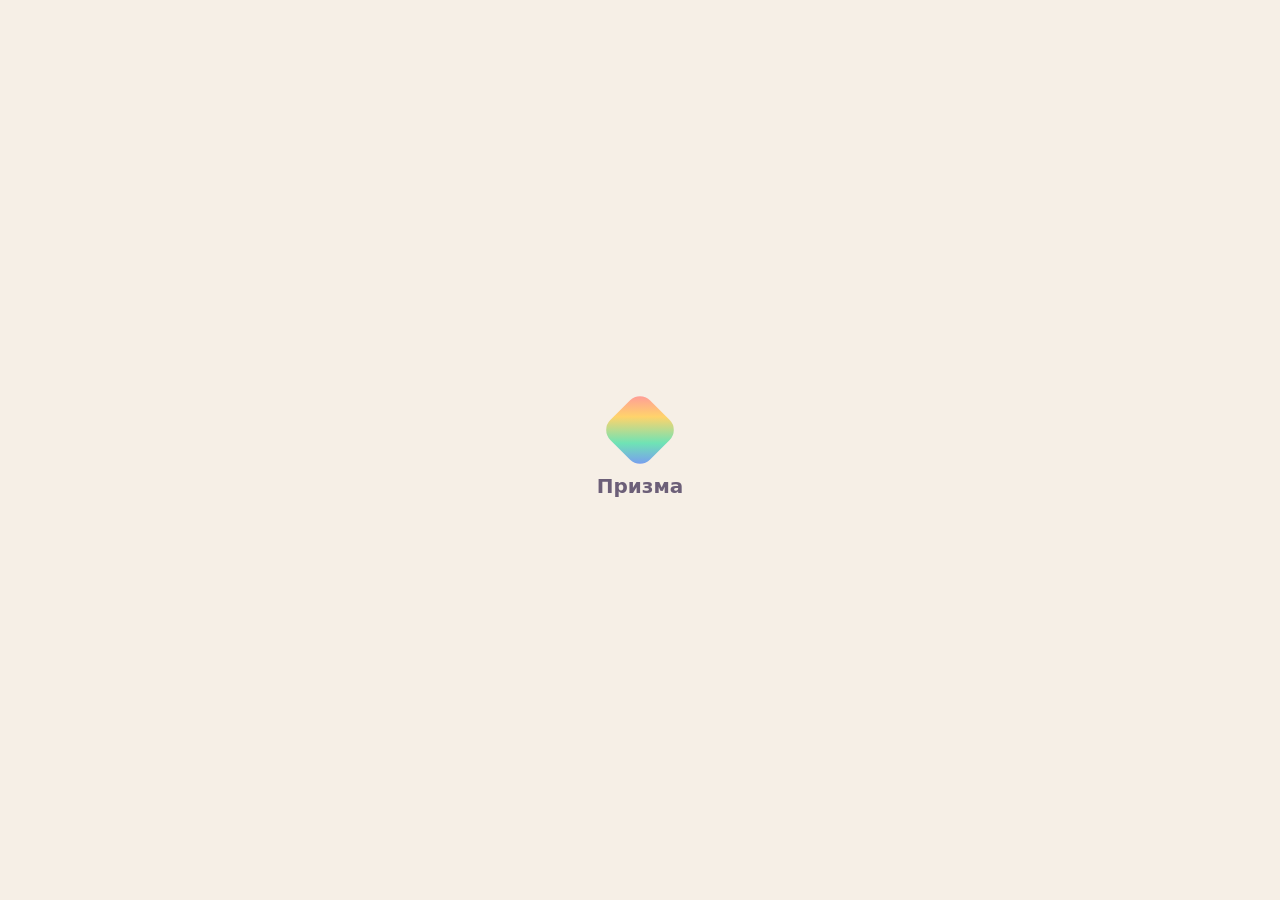
==== prism/index.html @ 4f42463d "Призма: публикация v1.0 Co-Authored-By: Claude Sonnet 5.5 <noreply@anthropic.com>" ====
<!doctype html>
<html lang="ru">
  <head>
    <meta charset="UTF-8" />
    <meta name="viewport" content="width=device-width, initial-scale=1, maximum-scale=1, user-scalable=no, viewport-fit=cover" />
    <meta name="theme-color" content="#f6efe6" />
    <meta name="apple-mobile-web-app-capable" content="yes" />
    <meta name="mobile-web-app-capable" content="yes" />
    <meta name="apple-mobile-web-app-status-bar-style" content="default" />
    <meta name="apple-mobile-web-app-title" content="Призма" />
    <meta name="format-detection" content="telephone=no" />
    <meta name="description" content="Призма — головоломки для всей семьи: кольца, автобусы, кристаллы, отличия и стрелки." />
    <link rel="icon" href="./favicon.svg" type="image/svg+xml" />
    <link rel="apple-touch-icon" href="./icons/apple-touch-icon.png" />
    <title>Призма — мир головоломок</title>
    <style>html,body{background:#f6efe6;height:100%;margin:0}#boot{color:#6c5f78;flex-direction:column;justify-content:center;align-items:center;gap:16px;font:800 20px ui-rounded,-apple-system,system-ui,sans-serif;display:flex;position:fixed;top:0;bottom:0;left:0;right:0}#boot i{background:linear-gradient(135deg,#ff8fa3,#ffd36b,#6fe3b5,#7b8cff);border-radius:14px;width:56px;height:56px;animation:1s ease-in-out infinite alternate b;transform:rotate(45deg)}@keyframes b{to{transform:rotate(45deg)scale(.8)}}</style>
    <script type="module" crossorigin src="./assets/index-RJIas4tT.js"></script>
    <link rel="modulepreload" crossorigin href="./assets/rolldown-runtime-XKyaHtl9.js">
    <link rel="modulepreload" crossorigin href="./assets/react-KPuNr9iS.js">
    <link rel="modulepreload" crossorigin href="./assets/audio-YsgnSuwL.js">
    <link rel="stylesheet" crossorigin href="./assets/index-DCjoCyzx.css">
  <link rel="manifest" href="./manifest.webmanifest"></head>
  <body>
    <div id="boot"><i></i>Призма</div>
    <div id="root"></div>
    <noscript>Для игры нужен JavaScript.</noscript>
  </body>
</html>
---- prism/assets/index-DCjoCyzx.css ----
:root{--bg:#f6efe6;--bg2:#efe3d3;--card:#fffdf9;--ink:#2d2438;--ink2:#6c5f78;--muted:#a99bb5;--line:#3c28501a;--accent:#7b5cff;--accent-dark:#5a3fd6;--good:#2fb36d;--good-dark:#1f8a52;--warn:#f5a524;--bad:#e5484d;--gold:#ffc23d;--r-s:12px;--r-m:18px;--r-l:26px;--sp-1:4px;--sp-2:8px;--sp-3:12px;--sp-4:16px;--sp-5:24px;--sp-6:32px;--shadow:0 10px 30px #46285a1f, 0 2px 6px #46285a14;--font:ui-rounded, "SF Pro Rounded", -apple-system, BlinkMacSystemFont, "Segoe UI", system-ui, sans-serif;--sat:env(safe-area-inset-top,0px);--sab:env(safe-area-inset-bottom,0px);--sal:env(safe-area-inset-left,0px);--sar:env(safe-area-inset-right,0px);--ease:cubic-bezier(.2, .8, .2, 1)}*{box-sizing:border-box;-webkit-tap-highlight-color:transparent}html,body,#root{overscroll-behavior:none;height:100%;margin:0;overflow:hidden}body{font-family:var(--font);color:var(--ink);background:var(--bg);-webkit-user-select:none;user-select:none;-webkit-touch-callout:none;text-size-adjust:100%}button{font:inherit;color:inherit;cursor:pointer;touch-action:manipulation;background:0 0;border:0;padding:0}.app{height:100dvh;padding:var(--sat) var(--sar) 0 var(--sal);background:radial-gradient(120% 60% at 50% 0%, #ffffffd9, transparent 60%), linear-gradient(180deg, var(--bg-a,#fbf3ea), var(--bg-b,#f1e3d2));transition:background .4s var(--ease);flex-direction:column;display:flex;position:fixed;top:0;bottom:0;left:0;right:0}.screen{min-height:0;animation:screen-in .28s var(--ease);flex-direction:column;flex:1;display:flex}@keyframes screen-in{0%{opacity:0;transform:translateY(10px)}}.scroll{-webkit-overflow-scrolling:touch;overscroll-behavior:contain;min-height:0;padding:0 var(--sp-4) calc(var(--sab) + var(--sp-5));flex:1;overflow-y:auto}.topbar{align-items:center;gap:var(--sp-3);padding:var(--sp-3) var(--sp-4);min-height:60px;display:flex}.topbar h1{letter-spacing:-.01em;flex:1;margin:0;font-size:22px;font-weight:800}.btn{justify-content:center;align-items:center;gap:var(--sp-2);min-height:52px;padding:0 var(--sp-5);border-radius:var(--r-m);color:#fff;background:linear-gradient(180deg, var(--btn-a,#8f74ff), var(--btn-b,#6a4cf0));box-shadow:0 5px 0 var(--btn-edge,#4b2fc4), 0 10px 20px #5032a040, inset 0 2px 0 #ffffff59;font-size:18px;font-weight:800;transition:transform 80ms,box-shadow 80ms,opacity .2s;display:inline-flex;position:relative}.btn:active:not(:disabled),.btn.pressed{box-shadow:0 1px 0 var(--btn-edge,#4b2fc4), 0 4px 10px #5032a033, inset 0 2px 0 #ffffff59;transform:translateY(4px)}.btn:disabled{opacity:.45;cursor:default}.btn.loading{color:#0000}.btn.loading:after{content:"";border:3px solid #ffffff80;border-top-color:#fff;border-radius:50%;width:22px;height:22px;animation:.7s linear infinite spin;position:absolute}@keyframes spin{to{transform:rotate(360deg)}}.btn.green{--btn-a:#4fd18b;--btn-b:#26a862;--btn-edge:#1a7d47}.btn.gold{--btn-a:#ffd36b;--btn-b:#f5a524;--btn-edge:#c47a06;color:#5a3500}.btn.light{--btn-a:#fff;--btn-b:#f3ece4;--btn-edge:#d9cbbb;color:var(--ink)}.btn.wide{width:100%}.btn.big{border-radius:var(--r-l);min-height:64px;font-size:22px}.icon-btn{background:var(--card);border-radius:16px;flex-shrink:0;justify-content:center;align-items:center;width:48px;height:48px;font-size:22px;transition:transform 80ms;display:inline-flex;box-shadow:0 3px #e3d5c6,0 6px 14px #46285a1a}.icon-btn:active:not(:disabled){transform:translateY(3px);box-shadow:0 0 #e3d5c6}.icon-btn:disabled{opacity:.4}.card{background:var(--card);border-radius:var(--r-l);box-shadow:var(--shadow);padding:var(--sp-4)}.chip{background:#ffffffd9;border-radius:999px;align-items:center;gap:6px;padding:6px 12px;font-size:15px;font-weight:800;display:inline-flex;box-shadow:0 2px 8px #46285a14}.loading-screen{justify-content:center;align-items:center;gap:var(--sp-5);flex-direction:column;flex:1;display:flex}.logo{letter-spacing:-.03em;background:linear-gradient(100deg,#ff6b6b,#ffb02e 25%,#2fb36d 50%,#3e7bfa 75%,#9b5de5);color:#0000;filter:drop-shadow(0 4px 10px #7850c82e);background-clip:text;font-size:54px;font-weight:900}.logo-gem{width:110px;height:110px;animation:3s ease-in-out infinite float}@keyframes float{50%{transform:translateY(-8px)rotate(4deg)}}.bar{background:#00000014;border-radius:99px;width:200px;height:10px;overflow:hidden}.bar>i{height:100%;transition:width .3s var(--ease);background:linear-gradient(90deg,#9b5de5,#3e7bfa);border-radius:99px;display:block}.home{padding:var(--sp-4) var(--sp-5) calc(var(--sab) + var(--sp-5));gap:var(--sp-4);flex-direction:column;flex:1;display:flex}.home .btn:not(.big){white-space:nowrap;padding:0 12px}.home-hero{justify-content:center;align-items:center;gap:var(--sp-2);text-align:center;flex-direction:column;flex:1;display:flex}.home-hero .sub{color:var(--ink2);font-weight:700}.home-stats{gap:var(--sp-2);flex-wrap:wrap;justify-content:center;display:flex}.home-grid{gap:var(--sp-3);grid-template-columns:repeat(4,1fr);display:grid}.tile-btn{padding:var(--sp-3) 0;border-radius:var(--r-m);background:var(--card);color:var(--ink2);flex-direction:column;align-items:center;gap:4px;min-height:72px;font-size:12px;font-weight:800;transition:transform 80ms;display:flex;box-shadow:0 4px #e3d5c6,0 8px 16px #46285a14}.tile-btn span{font-size:26px}.tile-btn:active{transform:translateY(4px);box-shadow:0 0 #e3d5c6}.tile-btn .dot{position:absolute}.worlds{gap:var(--sp-4);flex-direction:column;display:flex}.world{align-items:center;gap:var(--sp-4);padding:var(--sp-4);border-radius:var(--r-l);text-align:left;min-height:108px;box-shadow:var(--shadow);transition:transform .12s;display:flex;position:relative;overflow:hidden}.world:active:not(:disabled){transform:scale(.98)}.world .em{background:#ffffffb3;border-radius:22px;flex-shrink:0;justify-content:center;align-items:center;width:72px;height:72px;font-size:46px;display:flex;box-shadow:inset 0 -4px #0000000f}.world h3{margin:0;font-size:20px;font-weight:900}.world p{color:var(--ink2);margin:2px 0 8px;font-size:14px;font-weight:700}.world .meter{background:#ffffffb3;border-radius:99px;height:8px;overflow:hidden}.world .meter i{background:var(--wc);border-radius:99px;height:100%;display:block}.world.locked{filter:grayscale(.8);opacity:.7}.world .lock{color:var(--ink2);font-size:14px;font-weight:800;position:absolute;top:14px;right:16px}.map{gap:var(--sp-3) var(--sp-3);padding-top:var(--sp-2);grid-template-columns:repeat(4,1fr);display:grid}.lvl{aspect-ratio:1;color:#fff;background:linear-gradient(180deg, var(--la), var(--lb));box-shadow:0 5px 0 var(--le), 0 10px 18px #46285a24, inset 0 2px 0 #fff6;border-radius:22px;flex-direction:column;justify-content:center;align-items:center;font-size:22px;font-weight:900;transition:transform 80ms;display:flex;position:relative}.lvl:nth-child(8n+5),.lvl:nth-child(8n+6),.lvl:nth-child(8n+7),.lvl:nth-child(8n+8){transform:translate(10px)}.lvl:active:not(:disabled){box-shadow:0 1px 0 var(--le);transform:translateY(4px)}.lvl.locked{--la:#e8ded3;--lb:#d6c8b9;--le:#bfae9c;color:#503c3273}.lvl.current{animation:1.6s ease-in-out infinite pulse}@keyframes pulse{50%{filter:brightness(1.12);box-shadow:0 5px 0 var(--le), 0 0 0 6px #ffffffb3, 0 10px 18px #46285a24}}.stars{gap:1px;margin-top:2px;font-size:11px;line-height:1;display:flex}.stars .off{opacity:.3;filter:grayscale()}.game{flex-direction:column;flex:1;min-height:0;display:flex}.hud{align-items:center;gap:var(--sp-2);padding:var(--sp-2) var(--sp-3);min-height:60px;display:flex}.hud .title{text-align:center;flex:1;font-size:17px;font-weight:900;line-height:1.1}.hud .title small{color:var(--ink2);font-size:12px;font-weight:700;display:block}.hud-row{gap:var(--sp-2);padding:0 var(--sp-3) var(--sp-2);flex-wrap:wrap;justify-content:center;min-height:36px;display:flex}.goal{background:#ffffffe6;border-radius:999px;align-items:center;gap:6px;padding:5px 10px 5px 6px;font-size:15px;font-weight:900;display:inline-flex;box-shadow:0 2px 8px #46285a14}.goal .sw{color:#fff;border-radius:50%;justify-content:center;align-items:center;width:22px;height:22px;font-size:13px;display:inline-flex}.goal.done{color:var(--good-dark);background:#d9f6e5}.goal.low{color:var(--bad);background:#ffe1e1}.stage{touch-action:none;flex:1;min-height:0;position:relative}.phaser-root,.phaser-root canvas{touch-action:none;display:block}.stage .phaser-root{position:absolute;top:0;bottom:0;left:0;right:0}.toolbar{justify-content:center;gap:var(--sp-5);padding:var(--sp-2) var(--sp-4) calc(var(--sab) + var(--sp-3));display:flex}.tool{color:var(--ink2);flex-direction:column;align-items:center;gap:3px;font-size:12px;font-weight:800;display:flex}.tool .icon-btn{border-radius:20px;width:58px;height:58px;font-size:26px}.stage-msg{color:var(--ink2);justify-content:center;align-items:center;font-weight:800;display:flex;position:absolute;top:0;bottom:0;left:0;right:0}.modal-back{z-index:50;padding:calc(var(--sat) + 16px) 20px calc(var(--sab) + 16px);-webkit-backdrop-filter:blur(4px);background:#28193c6b;justify-content:center;align-items:center;animation:.2s fade;display:flex;position:fixed;top:0;bottom:0;left:0;right:0}@keyframes fade{0%{opacity:0}}.modal{background:var(--card);width:100%;max-width:380px;max-height:100%;padding:var(--sp-5);text-align:center;animation:pop .35s var(--ease);border-radius:30px;overflow-y:auto;box-shadow:0 30px 60px #1e0a3c59}@keyframes pop{0%{opacity:0;transform:scale(.85)}}.modal h2{margin:0 0 var(--sp-2);font-size:28px;font-weight:900}.modal p{color:var(--ink2);margin:0 0 var(--sp-4);font-weight:700}.modal .actions{gap:var(--sp-3);flex-direction:column;display:flex}.big-stars{margin:var(--sp-3) 0 var(--sp-4);justify-content:center;gap:6px;font-size:50px;display:flex}.big-stars span{animation:star-in .5s var(--ease) both}.big-stars span:nth-child(2){animation-delay:.15s;transform:translateY(-10px)}.big-stars span:nth-child(3){animation-delay:.3s}.big-stars .off{filter:grayscale();opacity:.25}@keyframes star-in{0%{opacity:0;transform:scale(0)rotate(-40deg)}}.reward{align-items:center;gap:var(--sp-3);text-align:left;padding:var(--sp-3);border-radius:var(--r-m);margin-bottom:var(--sp-3);background:#fff7e6;font-weight:800;display:flex}.reward-icons{margin-bottom:var(--sp-3);flex-wrap:wrap;justify-content:center;gap:6px;font-size:28px;display:flex}.reward span{font-size:30px}.howto{text-align:left;margin:0 0 var(--sp-4);gap:var(--sp-2);flex-direction:column;padding:0;list-style:none;display:flex}.howto li{gap:var(--sp-3);color:var(--ink);align-items:flex-start;font-weight:700;line-height:1.3;display:flex}.howto li b{color:#fff;background:var(--accent);border-radius:50%;flex-shrink:0;justify-content:center;align-items:center;width:28px;height:28px;font-size:15px;display:inline-flex}.list{gap:var(--sp-3);flex-direction:column;display:flex}.row{align-items:center;gap:var(--sp-3);padding:var(--sp-3) var(--sp-4);background:var(--card);border-radius:var(--r-m);min-height:60px;font-weight:800;display:flex;box-shadow:0 4px 14px #46285a12}.row .grow{flex:1}.row small{color:var(--ink2);font-size:13px;font-weight:700;display:block}.row .ic{background:var(--bg);border-radius:14px;justify-content:center;align-items:center;width:44px;height:44px;font-size:28px;display:flex}.row.off{opacity:.5;filter:grayscale()}.toggle{background:#d9cfc6;border-radius:99px;flex-shrink:0;width:56px;height:34px;transition:background .2s;position:relative}.toggle:after{content:"";width:28px;height:28px;transition:transform .2s var(--ease);background:#fff;border-radius:50%;position:absolute;top:3px;left:3px;box-shadow:0 2px 6px #0003}.toggle.on{background:var(--good)}.toggle.on:after{transform:translate(22px)}.stat-grid{gap:var(--sp-3);grid-template-columns:1fr 1fr;display:grid}.stat{background:var(--card);border-radius:var(--r-m);padding:var(--sp-4);box-shadow:0 4px 14px #46285a12}.stat b{font-size:28px;font-weight:900;display:block}.stat span{color:var(--ink2);font-size:13px;font-weight:700}.section-title{margin:var(--sp-5) 0 var(--sp-3);color:var(--ink2);text-transform:uppercase;letter-spacing:.04em;font-size:15px;font-weight:900}.toast{left:50%;top:calc(var(--sat) + 10px);z-index:80;color:#fff;max-width:calc(100% - 40px);animation:toast-in .3s var(--ease);pointer-events:none;background:#2d2438f0;border-radius:18px;align-items:center;gap:10px;padding:12px 18px;font-size:15px;font-weight:800;display:flex;position:fixed;transform:translate(-50%);box-shadow:0 12px 30px #00000040}.toast button{pointer-events:auto;color:var(--ink);background:#fff;border-radius:12px;padding:8px 12px;font-weight:900}@keyframes toast-in{0%{opacity:0;transform:translate(-50%,-20px)}}.showcase{border-radius:var(--r-l);background:radial-gradient(circle at 50% 35%,#fff,#efe3ff 60%,#e2d4f5);width:100%;height:300px;position:relative;overflow:hidden;box-shadow:inset 0 -10px 30px #7850c81f}.showcase canvas{width:100%;height:100%;display:block}.showcase .label{text-align:center;font-size:18px;font-weight:900;position:absolute;bottom:14px;left:0;right:0}.gem-grid{gap:var(--sp-3);margin-top:var(--sp-4);grid-template-columns:repeat(3,1fr);display:grid}.gem-cell{border-radius:var(--r-m);background:var(--card);padding:var(--sp-3) var(--sp-2);text-align:center;min-height:92px;font-size:12px;font-weight:800;box-shadow:0 4px 14px #46285a12}.gem-cell i{border-radius:8px;width:34px;height:34px;margin:0 auto 6px;display:block;transform:rotate(45deg);box-shadow:inset -6px -6px #00000026,inset 5px 5px #ffffff73}.gem-cell.sel{outline:3px solid var(--accent)}.gem-cell.locked{opacity:.55}.note{color:var(--ink2);font-size:13px;font-weight:700;line-height:1.4}.rotate-hint{display:none}@media (orientation:landscape) and (max-height:500px){.rotate-hint{z-index:100;background:var(--bg);text-align:center;flex-direction:column;justify-content:center;align-items:center;gap:12px;padding:20px;font-size:20px;font-weight:900;display:flex;position:fixed;top:0;bottom:0;left:0;right:0}.rotate-hint span{font-size:54px}}@media (prefers-reduced-motion:reduce){*,:before,:after{transition-duration:.01ms!important;animation-duration:.01ms!important}}
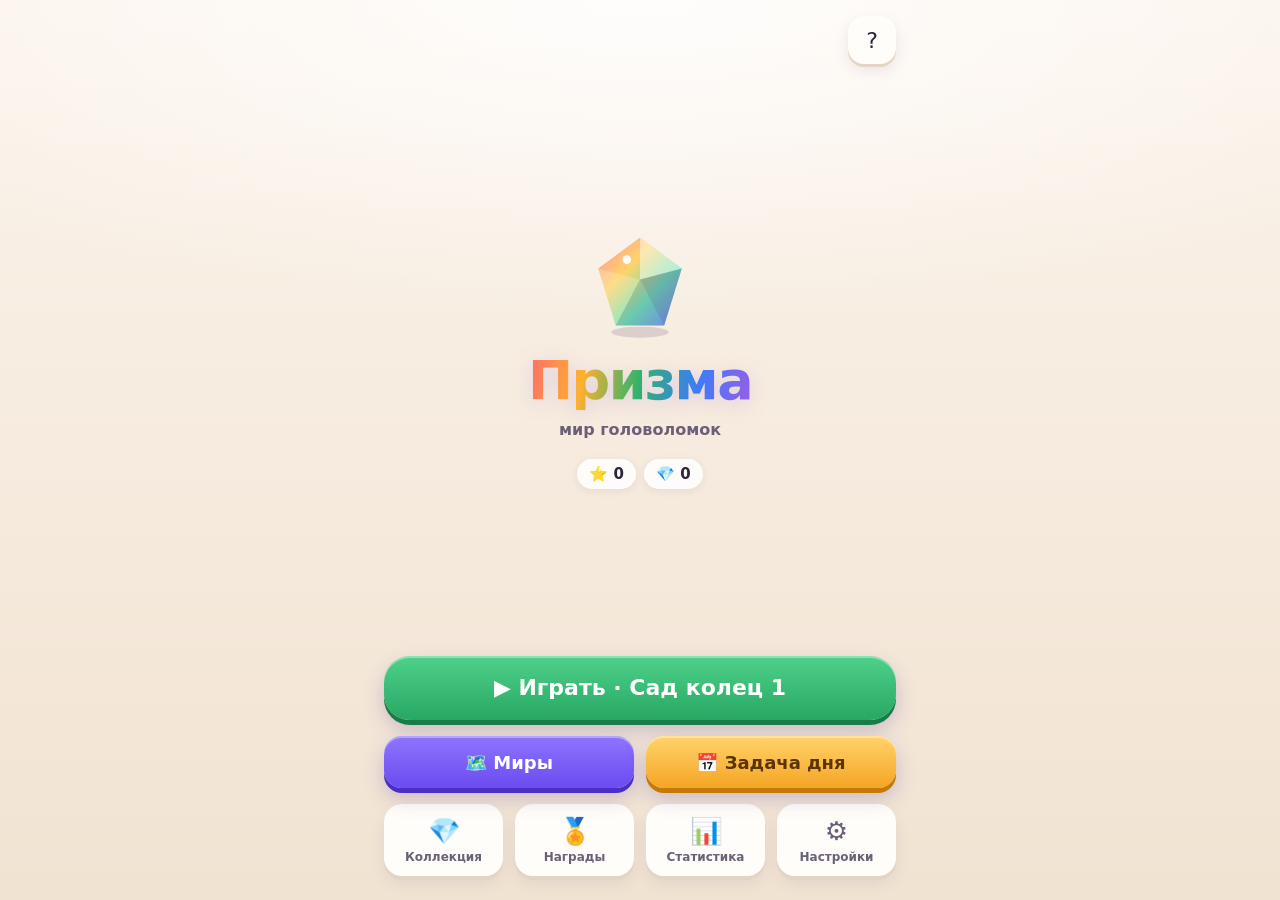
==== commit 2cd12242: "Призма 1.1.0: все мобильные браузеры (Android «Назад» и установка, Firefox, маленькие экраны, Canvas" ====
--- a/prism/index.html
+++ b/prism/index.html
@@ -13,12 +13,12 @@
     <link rel="icon" href="./favicon.svg" type="image/svg+xml" />
     <link rel="apple-touch-icon" href="./icons/apple-touch-icon.png" />
     <title>Призма — мир головоломок</title>
-    <style>html,body{background:#f6efe6;height:100%;margin:0}#boot{color:#6c5f78;flex-direction:column;justify-content:center;align-items:center;gap:16px;font:800 20px ui-rounded,-apple-system,system-ui,sans-serif;display:flex;position:fixed;top:0;bottom:0;left:0;right:0}#boot i{background:linear-gradient(135deg,#ff8fa3,#ffd36b,#6fe3b5,#7b8cff);border-radius:14px;width:56px;height:56px;animation:1s ease-in-out infinite alternate b;transform:rotate(45deg)}@keyframes b{to{transform:rotate(45deg)scale(.8)}}</style>
-    <script type="module" crossorigin src="./assets/index-RJIas4tT.js"></script>
+    <style>html,body{background:#f6efe6;height:100%;margin:0}#boot{color:#6c5f78;flex-direction:column;justify-content:center;align-items:center;gap:16px;font:800 20px ui-rounded,-apple-system,system-ui,BlinkMacSystemFont,Segoe UI,Roboto,Noto Sans,Ubuntu,Cantarell,Helvetica Neue,sans-serif;display:flex;position:fixed;top:0;bottom:0;left:0;right:0}#boot i{background:linear-gradient(135deg,#ff8fa3,#ffd36b,#6fe3b5,#7b8cff);border-radius:14px;width:56px;height:56px;animation:1s ease-in-out infinite alternate b;transform:rotate(45deg)}@keyframes b{to{transform:rotate(45deg)scale(.8)}}</style>
+    <script type="module" crossorigin src="./assets/index-JMLCkivl.js"></script>
     <link rel="modulepreload" crossorigin href="./assets/rolldown-runtime-XKyaHtl9.js">
-    <link rel="modulepreload" crossorigin href="./assets/react-KPuNr9iS.js">
-    <link rel="modulepreload" crossorigin href="./assets/audio-YsgnSuwL.js">
-    <link rel="stylesheet" crossorigin href="./assets/index-DCjoCyzx.css">
+    <link rel="modulepreload" crossorigin href="./assets/react-BFR37LJz.js">
+    <link rel="modulepreload" crossorigin href="./assets/audio-Dhftom5_.js">
+    <link rel="stylesheet" crossorigin href="./assets/index-Nbcyh81i.css">
   <link rel="manifest" href="./manifest.webmanifest"></head>
   <body>
     <div id="boot"><i></i>Призма</div>
--- a/prism/assets/index-Nbcyh81i.css
+++ b/prism/assets/index-Nbcyh81i.css
@@ -0,0 +1 @@
+:root{--bg:#f6efe6;--bg2:#efe3d3;--card:#fffdf9;--ink:#2d2438;--ink2:#6c5f78;--muted:#a99bb5;--line:#3c28501a;--accent:#7b5cff;--accent-dark:#5a3fd6;--good:#2fb36d;--good-dark:#1f8a52;--warn:#f5a524;--bad:#e5484d;--gold:#ffc23d;--r-s:12px;--r-m:18px;--r-l:26px;--sp-1:4px;--sp-2:8px;--sp-3:12px;--sp-4:16px;--sp-5:24px;--sp-6:32px;--shadow:0 10px 30px #46285a1f, 0 2px 6px #46285a14;--font:ui-rounded, "SF Pro Rounded", -apple-system, BlinkMacSystemFont, "Segoe UI", system-ui, sans-serif;--sat:env(safe-area-inset-top,0px);--sab:env(safe-area-inset-bottom,0px);--sal:env(safe-area-inset-left,0px);--sar:env(safe-area-inset-right,0px);--ease:cubic-bezier(.2, .8, .2, 1)}*{box-sizing:border-box;-webkit-tap-highlight-color:transparent}html,body,#root{overscroll-behavior:none;width:100%;height:100%;margin:0;overflow:hidden}body{font-family:var(--font);color:var(--ink);background:var(--bg);-webkit-user-select:none;user-select:none;-webkit-touch-callout:none;-webkit-text-size-adjust:100%;-moz-text-size-adjust:100%;text-size-adjust:100%}button{font:inherit;color:inherit;cursor:pointer;touch-action:manipulation;background:0 0;border:0;padding:0}.app{height:100vh;height:100dvh;padding:var(--sat) var(--sar) 0 var(--sal);background:radial-gradient(120% 60% at 50% 0%, #ffffffd9, transparent 60%), linear-gradient(180deg, var(--bg-a,#fbf3ea), var(--bg-b,#f1e3d2));transition:background .4s var(--ease);flex-direction:column;display:flex;position:fixed;top:0;bottom:0;left:0;right:0}.screen{min-height:0;animation:screen-in .28s var(--ease);flex-direction:column;flex:1;display:flex}@keyframes screen-in{0%{opacity:0;transform:translateY(10px)}}.screen:not(.game){width:100%;max-width:560px;margin:0 auto}@media (max-width:360px){.home{padding-left:14px;padding-right:14px}.cont-world{display:none}.logo{font-size:44px}.btn{font-size:16px}.btn.big{font-size:19px}.home-grid{gap:6px}.tile-btn{letter-spacing:-.02em;padding-left:1px;padding-right:1px;font-size:9.5px}.tool .icon-btn{width:52px;height:52px}.toolbar{gap:16px}}@media (max-height:600px){.logo-gem{display:none}.home .btn.big{min-height:54px;line-height:54px}.home .btn{min-height:46px}}@media (max-height:640px){.logo-gem{width:72px;height:72px}.logo{font-size:40px}.home{gap:10px}.hud{min-height:52px}}.scroll{-webkit-overflow-scrolling:touch;overscroll-behavior:contain;min-height:0;padding:0 var(--sp-4) calc(var(--sab) + var(--sp-5));flex:1;overflow-y:auto}.topbar{align-items:center;gap:var(--sp-3);padding:var(--sp-3) var(--sp-4);min-height:60px;display:flex}.topbar h1{letter-spacing:-.01em;flex:1;margin:0;font-size:22px;font-weight:800}.btn{justify-content:center;align-items:center;gap:var(--sp-2);min-height:52px;padding:0 var(--sp-5);border-radius:var(--r-m);color:#fff;background:linear-gradient(180deg, var(--btn-a,#8f74ff), var(--btn-b,#6a4cf0));box-shadow:0 5px 0 var(--btn-edge,#4b2fc4), 0 10px 20px #5032a040, inset 0 2px 0 #ffffff59;font-size:18px;font-weight:800;transition:transform 80ms,box-shadow 80ms,opacity .2s;display:inline-flex;position:relative}.btn:active:not(:disabled),.btn.pressed{box-shadow:0 1px 0 var(--btn-edge,#4b2fc4), 0 4px 10px #5032a033, inset 0 2px 0 #ffffff59;transform:translateY(4px)}.btn:disabled{opacity:.45;cursor:default}.btn.loading{color:#0000}.btn.loading:after{content:"";border:3px solid #ffffff80;border-top-color:#fff;border-radius:50%;width:22px;height:22px;animation:.7s linear infinite spin;position:absolute}@keyframes spin{to{transform:rotate(360deg)}}.btn.green{--btn-a:#4fd18b;--btn-b:#26a862;--btn-edge:#1a7d47}.btn.gold{--btn-a:#ffd36b;--btn-b:#f5a524;--btn-edge:#c47a06;color:#5a3500}.btn.light{--btn-a:#fff;--btn-b:#f3ece4;--btn-edge:#d9cbbb;color:var(--ink)}.btn.wide{width:100%}.btn.big{border-radius:var(--r-l);min-height:64px;font-size:22px}.icon-btn{background:var(--card);border-radius:16px;flex-shrink:0;justify-content:center;align-items:center;width:48px;height:48px;font-size:22px;transition:transform 80ms;display:inline-flex;box-shadow:0 3px #e3d5c6,0 6px 14px #46285a1a}.icon-btn:active:not(:disabled){transform:translateY(3px);box-shadow:0 0 #e3d5c6}.icon-btn:disabled{opacity:.4}.card{background:var(--card);border-radius:var(--r-l);box-shadow:var(--shadow);padding:var(--sp-4)}.chip{background:#ffffffd9;border-radius:999px;align-items:center;gap:6px;padding:6px 12px;font-size:15px;font-weight:800;display:inline-flex;box-shadow:0 2px 8px #46285a14}.loading-screen{justify-content:center;align-items:center;gap:var(--sp-5);flex-direction:column;flex:1;display:flex}.logo{letter-spacing:-.03em;background:linear-gradient(100deg,#ff6b6b,#ffb02e 25%,#2fb36d 50%,#3e7bfa 75%,#9b5de5);color:#0000;filter:drop-shadow(0 4px 10px #7850c82e);-webkit-background-clip:text;background-clip:text;font-size:54px;font-weight:900}.logo-gem{width:110px;height:110px;animation:3s ease-in-out infinite float}@keyframes float{50%{transform:translateY(-8px)rotate(4deg)}}.bar{background:#00000014;border-radius:99px;width:200px;height:10px;overflow:hidden}.bar>i{height:100%;transition:width .3s var(--ease);background:linear-gradient(90deg,#9b5de5,#3e7bfa);border-radius:99px;display:block}.home{padding:var(--sp-4) var(--sp-5) calc(var(--sab) + var(--sp-5));gap:var(--sp-4);-webkit-overflow-scrolling:touch;flex-direction:column;flex:1;display:flex;overflow-y:auto}.home .btn.big{white-space:nowrap;text-overflow:ellipsis;padding:0 14px;line-height:64px;display:block;overflow:hidden}.home .btn:not(.big){white-space:nowrap;padding:0 12px}.home-hero{justify-content:center;align-items:center;gap:var(--sp-2);text-align:center;flex-direction:column;flex:1;display:flex}.home-hero .sub{color:var(--ink2);font-weight:700}.home-stats{gap:var(--sp-2);flex-wrap:wrap;justify-content:center;display:flex}.home-grid{gap:var(--sp-3);grid-template-columns:repeat(4,minmax(0,1fr));display:grid}.tile-btn{text-overflow:ellipsis;min-width:0;padding:var(--sp-3) 0;border-radius:var(--r-m);background:var(--card);color:var(--ink2);flex-direction:column;align-items:center;gap:4px;min-height:72px;font-size:12px;font-weight:800;transition:transform 80ms;display:flex;overflow:hidden;box-shadow:0 4px #e3d5c6,0 8px 16px #46285a14}.tile-btn span{font-size:26px}.tile-btn:active{transform:translateY(4px);box-shadow:0 0 #e3d5c6}.tile-btn .dot{position:absolute}.worlds{gap:var(--sp-4);flex-direction:column;display:flex}.world{align-items:center;gap:var(--sp-4);padding:var(--sp-4);border-radius:var(--r-l);text-align:left;min-height:108px;box-shadow:var(--shadow);transition:transform .12s;display:flex;position:relative;overflow:hidden}.world:active:not(:disabled){transform:scale(.98)}.world .em{background:#ffffffb3;border-radius:22px;flex-shrink:0;justify-content:center;align-items:center;width:72px;height:72px;font-size:46px;display:flex;box-shadow:inset 0 -4px #0000000f}.world h3{margin:0;font-size:20px;font-weight:900}.world p{color:var(--ink2);margin:2px 0 8px;font-size:14px;font-weight:700}.world .meter{background:#ffffffb3;border-radius:99px;height:8px;overflow:hidden}.world .meter i{background:var(--wc);border-radius:99px;height:100%;display:block}.world.locked{filter:grayscale(.8);opacity:.7}.world .lock{color:var(--ink2);font-size:14px;font-weight:800;position:absolute;top:14px;right:16px}.map{gap:var(--sp-3) var(--sp-3);padding-top:var(--sp-2);grid-template-columns:repeat(4,1fr);display:grid}.lvl{aspect-ratio:1;color:#fff;background:linear-gradient(180deg, var(--la), var(--lb));box-shadow:0 5px 0 var(--le), 0 10px 18px #46285a24, inset 0 2px 0 #fff6;border-radius:22px;flex-direction:column;justify-content:center;align-items:center;font-size:22px;font-weight:900;transition:transform 80ms;display:flex;position:relative}.lvl:nth-child(8n+5),.lvl:nth-child(8n+6),.lvl:nth-child(8n+7),.lvl:nth-child(8n+8){transform:translate(10px)}.lvl:active:not(:disabled){box-shadow:0 1px 0 var(--le);transform:translateY(4px)}.lvl.locked{--la:#e8ded3;--lb:#d6c8b9;--le:#bfae9c;color:#503c3273}.lvl.current{animation:1.6s ease-in-out infinite pulse}@keyframes pulse{50%{filter:brightness(1.12);box-shadow:0 5px 0 var(--le), 0 0 0 6px #ffffffb3, 0 10px 18px #46285a24}}.stars{gap:1px;margin-top:2px;font-size:11px;line-height:1;display:flex}.stars .off{opacity:.3;filter:grayscale()}.game{flex-direction:column;flex:1;min-height:0;display:flex}.hud{align-items:center;gap:var(--sp-2);padding:var(--sp-2) var(--sp-3);min-height:60px;display:flex}.hud .title{text-align:center;flex:1;font-size:17px;font-weight:900;line-height:1.1}.hud .title small{color:var(--ink2);font-size:12px;font-weight:700;display:block}.hud-row{gap:var(--sp-2);padding:0 var(--sp-3) var(--sp-2);flex-wrap:wrap;justify-content:center;min-height:36px;display:flex}.goal{background:#ffffffe6;border-radius:999px;align-items:center;gap:6px;padding:5px 10px 5px 6px;font-size:15px;font-weight:900;display:inline-flex;box-shadow:0 2px 8px #46285a14}.goal .sw{color:#fff;border-radius:50%;justify-content:center;align-items:center;width:22px;height:22px;font-size:13px;display:inline-flex}.goal.done{color:var(--good-dark);background:#d9f6e5}.goal.low{color:var(--bad);background:#ffe1e1}.stage{touch-action:none;flex:1;min-height:0;position:relative}.phaser-root,.phaser-root canvas{touch-action:none;display:block}.stage .phaser-root{position:absolute;top:0;bottom:0;left:0;right:0}.toolbar{justify-content:center;gap:var(--sp-5);padding:var(--sp-2) var(--sp-4) calc(var(--sab) + var(--sp-3));display:flex}.tool{color:var(--ink2);flex-direction:column;align-items:center;gap:3px;font-size:12px;font-weight:800;display:flex}.tool .icon-btn{border-radius:20px;width:58px;height:58px;font-size:26px}.stage-msg{color:var(--ink2);justify-content:center;align-items:center;font-weight:800;display:flex;position:absolute;top:0;bottom:0;left:0;right:0}.modal-back{z-index:50;padding:calc(var(--sat) + 16px) 20px calc(var(--sab) + 16px);-webkit-backdrop-filter:blur(4px);background:#28193c6b;justify-content:center;align-items:center;animation:.2s fade;display:flex;position:fixed;top:0;bottom:0;left:0;right:0}@keyframes fade{0%{opacity:0}}.modal{background:var(--card);width:100%;max-width:380px;max-height:100%;padding:var(--sp-5);text-align:center;animation:pop .35s var(--ease);border-radius:30px;overflow-y:auto;box-shadow:0 30px 60px #1e0a3c59}@keyframes pop{0%{opacity:0;transform:scale(.85)}}.modal h2{margin:0 0 var(--sp-2);font-size:28px;font-weight:900}.modal p{color:var(--ink2);margin:0 0 var(--sp-4);font-weight:700}.modal .actions{gap:var(--sp-3);flex-direction:column;display:flex}.big-stars{margin:var(--sp-3) 0 var(--sp-4);justify-content:center;gap:6px;font-size:50px;display:flex}.big-stars span{animation:star-in .5s var(--ease) both}.big-stars span:nth-child(2){animation-delay:.15s;transform:translateY(-10px)}.big-stars span:nth-child(3){animation-delay:.3s}.big-stars .off{filter:grayscale();opacity:.25}@keyframes star-in{0%{opacity:0;transform:scale(0)rotate(-40deg)}}.reward{align-items:center;gap:var(--sp-3);text-align:left;padding:var(--sp-3);border-radius:var(--r-m);margin-bottom:var(--sp-3);background:#fff7e6;font-weight:800;display:flex}.reward-icons{margin-bottom:var(--sp-3);flex-wrap:wrap;justify-content:center;gap:6px;font-size:28px;display:flex}.reward span{font-size:30px}.howto{text-align:left;margin:0 0 var(--sp-4);gap:var(--sp-2);flex-direction:column;padding:0;list-style:none;display:flex}.howto li{gap:var(--sp-3);color:var(--ink);align-items:flex-start;font-weight:700;line-height:1.3;display:flex}.howto li b{color:#fff;background:var(--accent);border-radius:50%;flex-shrink:0;justify-content:center;align-items:center;width:28px;height:28px;font-size:15px;display:inline-flex}.list{gap:var(--sp-3);flex-direction:column;display:flex}.row{align-items:center;gap:var(--sp-3);padding:var(--sp-3) var(--sp-4);background:var(--card);border-radius:var(--r-m);min-height:60px;font-weight:800;display:flex;box-shadow:0 4px 14px #46285a12}.row .grow{flex:1}.row small{color:var(--ink2);font-size:13px;font-weight:700;display:block}.row .ic{background:var(--bg);border-radius:14px;justify-content:center;align-items:center;width:44px;height:44px;font-size:28px;display:flex}.row.off{opacity:.5;filter:grayscale()}.toggle{background:#d9cfc6;border-radius:99px;flex-shrink:0;width:56px;height:34px;transition:background .2s;position:relative}.toggle:after{content:"";width:28px;height:28px;transition:transform .2s var(--ease);background:#fff;border-radius:50%;position:absolute;top:3px;left:3px;box-shadow:0 2px 6px #0003}.toggle.on{background:var(--good)}.toggle.on:after{transform:translate(22px)}.stat-grid{gap:var(--sp-3);grid-template-columns:1fr 1fr;display:grid}.stat{background:var(--card);border-radius:var(--r-m);padding:var(--sp-4);box-shadow:0 4px 14px #46285a12}.stat b{font-size:28px;font-weight:900;display:block}.stat span{color:var(--ink2);font-size:13px;font-weight:700}.section-title{margin:var(--sp-5) 0 var(--sp-3);color:var(--ink2);text-transform:uppercase;letter-spacing:.04em;font-size:15px;font-weight:900}.toast{left:50%;top:calc(var(--sat) + 10px);z-index:80;color:#fff;max-width:calc(100% - 40px);animation:toast-in .3s var(--ease);pointer-events:none;background:#2d2438f0;border-radius:18px;align-items:center;gap:10px;padding:12px 18px;font-size:15px;font-weight:800;display:flex;position:fixed;transform:translate(-50%);box-shadow:0 12px 30px #00000040}.toast button{pointer-events:auto;color:var(--ink);background:#fff;border-radius:12px;padding:8px 12px;font-weight:900}@keyframes toast-in{0%{opacity:0;transform:translate(-50%,-20px)}}.showcase{border-radius:var(--r-l);background:radial-gradient(circle at 50% 35%,#fff,#efe3ff 60%,#e2d4f5);width:100%;height:300px;position:relative;overflow:hidden;box-shadow:inset 0 -10px 30px #7850c81f}.showcase canvas{width:100%;height:100%;display:block}.showcase .label{text-align:center;font-size:18px;font-weight:900;position:absolute;bottom:14px;left:0;right:0}.gem-grid{gap:var(--sp-3);margin-top:var(--sp-4);grid-template-columns:repeat(3,1fr);display:grid}.gem-cell{border-radius:var(--r-m);background:var(--card);padding:var(--sp-3) var(--sp-2);text-align:center;min-height:92px;font-size:12px;font-weight:800;box-shadow:0 4px 14px #46285a12}.gem-cell i{border-radius:8px;width:34px;height:34px;margin:0 auto 6px;display:block;transform:rotate(45deg);box-shadow:inset -6px -6px #00000026,inset 5px 5px #ffffff73}.gem-cell.sel{outline:3px solid var(--accent)}.gem-cell.locked{opacity:.55}.note{color:var(--ink2);font-size:13px;font-weight:700;line-height:1.4}.rotate-hint{display:none}@media (orientation:landscape) and (max-height:500px){.rotate-hint{z-index:100;background:var(--bg);text-align:center;flex-direction:column;justify-content:center;align-items:center;gap:12px;padding:20px;font-size:20px;font-weight:900;display:flex;position:fixed;top:0;bottom:0;left:0;right:0}.rotate-hint span{font-size:54px}}@media (prefers-reduced-motion:reduce){*,:before,:after{transition-duration:.01ms!important;animation-duration:.01ms!important}}
